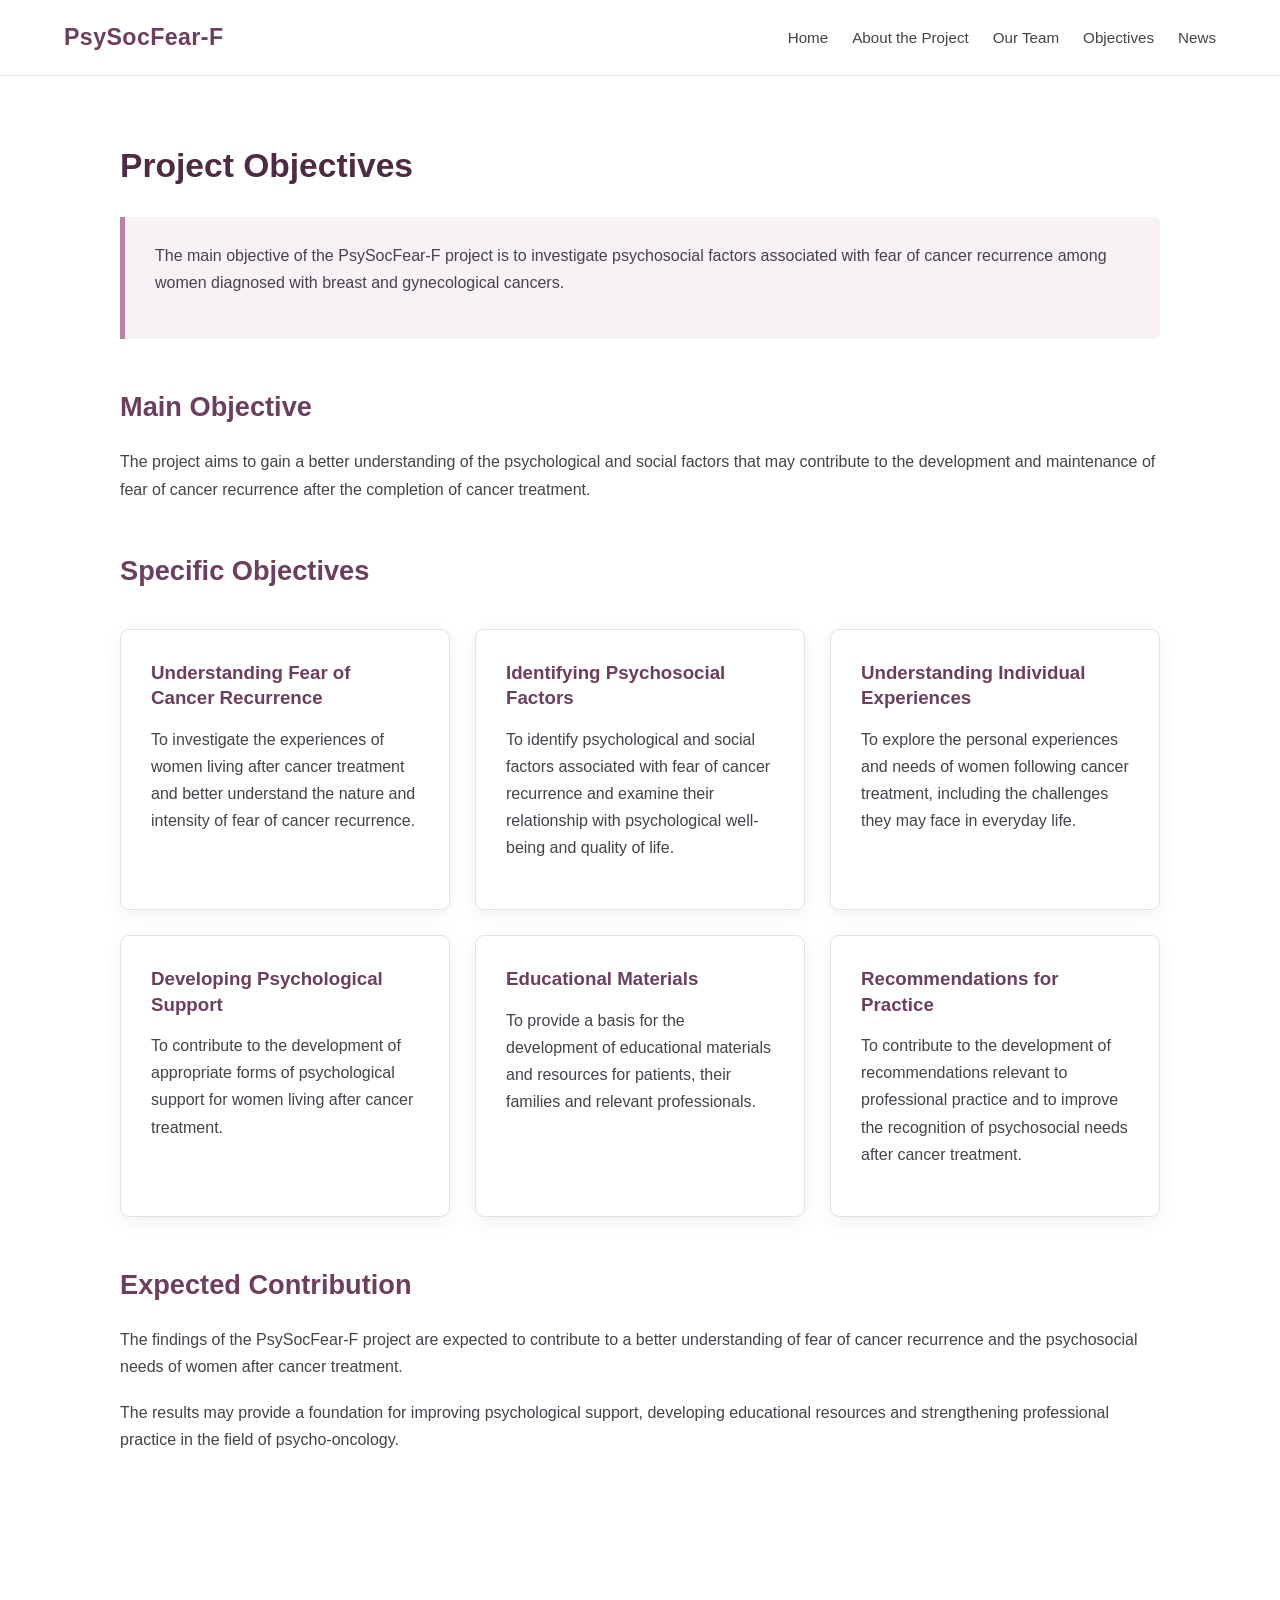
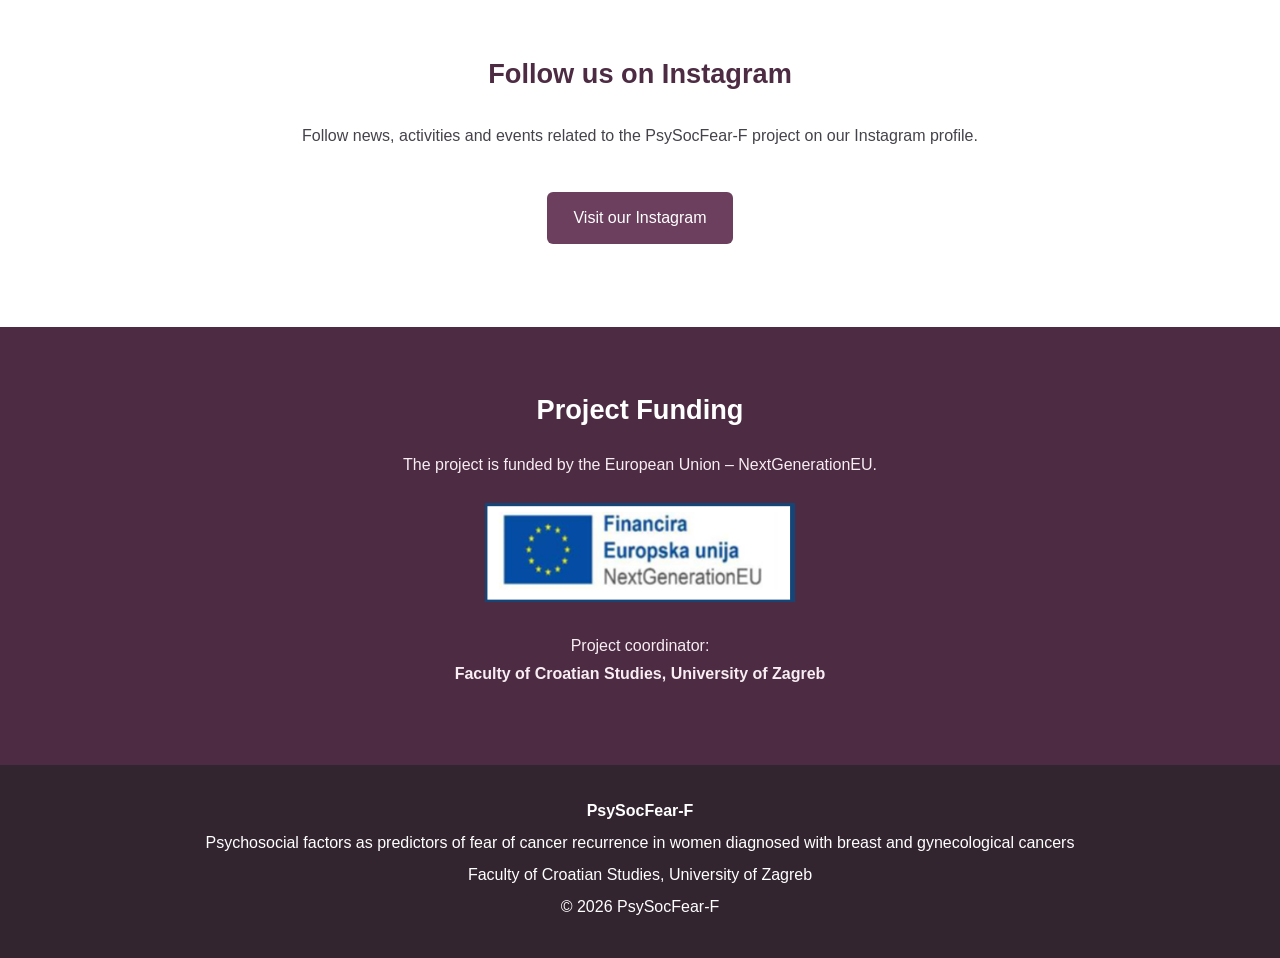
==== ciljevi-en.html @ a8921435 "Create ciljevi-en.html" ====
<!DOCTYPE html>
<html lang="en">

<head>

    <meta charset="UTF-8">

    <meta name="viewport" content="width=device-width, initial-scale=1.0">

    <title>Objectives | PsySocFear-F</title>

    <link rel="stylesheet" href="style.css">

</head>


<body>


<header>

    <nav>

        <div class="logo">
            PsySocFear-F
        </div>

        <ul>

            <li>
                <a href="index-en.html">Home</a>
            </li>

            <li>
                <a href="o-projektu-en.html">About the Project</a>
            </li>

            <li>
                <a href="tim-en.html">Our Team</a>
            </li>

            <li>
                <a href="ciljevi-en.html">Objectives</a>
            </li>

            <li>
                <a href="obavijesti-en.html">News</a>
            </li>

        </ul>

    </nav>

</header>



<main>

    <h1>
        Project Objectives
    </h1>


    <div class="highlight">

        <p>
            The main objective of the PsySocFear-F project is to investigate
            psychosocial factors associated with fear of cancer recurrence
            among women diagnosed with breast and gynecological cancers.
        </p>

    </div>



    <h2>
        Main Objective
    </h2>


    <p>
        The project aims to gain a better understanding of the psychological
        and social factors that may contribute to the development and
        maintenance of fear of cancer recurrence after the completion of
        cancer treatment.
    </p>



    <h2>
        Specific Objectives
    </h2>


    <div class="cards">


        <div class="card">

            <h3>
                Understanding Fear of Cancer Recurrence
            </h3>

            <p>
                To investigate the experiences of women living after cancer
                treatment and better understand the nature and intensity
                of fear of cancer recurrence.
            </p>

        </div>



        <div class="card">

            <h3>
                Identifying Psychosocial Factors
            </h3>

            <p>
                To identify psychological and social factors associated
                with fear of cancer recurrence and examine their
                relationship with psychological well-being and quality
                of life.
            </p>

        </div>



        <div class="card">

            <h3>
                Understanding Individual Experiences
            </h3>

            <p>
                To explore the personal experiences and needs of women
                following cancer treatment, including the challenges
                they may face in everyday life.
            </p>

        </div>



        <div class="card">

            <h3>
                Developing Psychological Support
            </h3>

            <p>
                To contribute to the development of appropriate forms
                of psychological support for women living after cancer
                treatment.
            </p>

        </div>



        <div class="card">

            <h3>
                Educational Materials
            </h3>

            <p>
                To provide a basis for the development of educational
                materials and resources for patients, their families
                and relevant professionals.
            </p>

        </div>



        <div class="card">

            <h3>
                Recommendations for Practice
            </h3>

            <p>
                To contribute to the development of recommendations
                relevant to professional practice and to improve the
                recognition of psychosocial needs after cancer treatment.
            </p>

        </div>


    </div>



    <h2>
        Expected Contribution
    </h2>


    <p>
        The findings of the PsySocFear-F project are expected to contribute
        to a better understanding of fear of cancer recurrence and the
        psychosocial needs of women after cancer treatment.
    </p>


    <p>
        The results may provide a foundation for improving psychological
        support, developing educational resources and strengthening
        professional practice in the field of psycho-oncology.
    </p>


</main>



<!-- INSTAGRAM -->

<section class="intro">

    <div class="section-content">

        <h2 class="section-title">
            Follow us on Instagram
        </h2>


        <p style="text-align: center;">

            Follow news, activities and events related to the
            PsySocFear-F project on our Instagram profile.

        </p>


        <p style="text-align: center;">

            <a
                href="https://www.instagram.com/psysocfearf?stkn=bzhvOGE1ODZjZW4w"
                target="_blank"
                rel="noopener noreferrer"
                class="button"
            >
                Visit our Instagram
            </a>

        </p>

    </div>

</section>



<!-- FUNDING -->

<section class="funding">

    <div class="section-content">

        <h2>
            Project Funding
        </h2>


        <p>
            The project is funded by the European Union –
            NextGenerationEU.
        </p>


        <div class="funding-logos">

            <img
                src="eu-logo.png"
                alt="Funded by the European Union - NextGenerationEU"
            >

        </div>


        <p style="margin-top: 30px;">

            Project coordinator:<br>

            <strong>
                Faculty of Croatian Studies, University of Zagreb
            </strong>

        </p>

    </div>

</section>



<!-- FOOTER -->

<footer>

    <p>
        <strong>PsySocFear-F</strong>
    </p>


    <p>
        Psychosocial factors as predictors of fear of cancer recurrence
        in women diagnosed with breast and gynecological cancers
    </p>


    <p>
        Faculty of Croatian Studies, University of Zagreb
    </p>


    <p>
        © 2026 PsySocFear-F
    </p>

</footer>


</body>

</html>
---- style.css ----
* {
    box-sizing: border-box;
    margin: 0;
    padding: 0;
}

:root {
    --primary: #6b3f5d;
    --primary-dark: #4d2c43;
    --secondary: #b9829f;
    --accent: #d8a9bd;
    --light: #f8f2f6;
    --lighter: #fcf9fb;
    --text: #45424a;
    --muted: #716c74;
    --white: #ffffff;
    --border: #eadfe6;
}

body {
    font-family: Arial, Helvetica, sans-serif;
    color: var(--text);
    background: var(--white);
    line-height: 1.7;
}

/* NAVIGACIJA */

header {
    background: var(--white);
    border-bottom: 1px solid var(--border);
    padding: 18px 5%;
}

nav {
    max-width: 1200px;
    margin: auto;
    display: flex;
    align-items: center;
    justify-content: space-between;
    gap: 30px;
}

.logo {
    color: var(--primary);
    font-size: 1.45rem;
    font-weight: 700;
    letter-spacing: 0.4px;
}

nav ul {
    list-style: none;
    display: flex;
    gap: 24px;
    flex-wrap: wrap;
}

nav a {
    color: var(--text);
    text-decoration: none;
    font-size: 0.95rem;
    transition: color 0.2s ease;
}

nav a:hover {
    color: var(--primary);
}

/* GLAVNI SADRŽAJ */

main {
    max-width: 1100px;
    margin: 0 auto;
    padding: 70px 30px;
}

h1 {
    color: var(--primary-dark);
    font-size: 2.7rem;
    line-height: 1.2;
    margin-bottom: 30px;
}

h2 {
    color: var(--primary);
    font-size: 1.7rem;
    margin-top: 45px;
    margin-bottom: 18px;
}

h3 {
    color: var(--primary-dark);
    line-height: 1.35;
}

p {
    margin-bottom: 18px;
}

/* POČETNA */

.hero {
    background:
        linear-gradient(
            135deg,
            var(--light) 0%,
            var(--lighter) 55%,
            #ffffff 100%
        );
    padding: 85px 30px;
    text-align: center;
}

.hero-content {
    max-width: 1000px;
    margin: auto;
}

.project-logo {
    display: block;
    width: 280px;
    max-width: 75%;
    height: auto;
    margin: 0 auto 35px auto;
}

.hero h1 {
    max-width: 950px;
    margin: 0 auto 25px auto;
    color: var(--primary-dark);
    font-size: 2.65rem;
}

.hero p {
    max-width: 850px;
    margin: 0 auto;
    font-size: 1.12rem;
    color: var(--muted);
}

/* GUMBI */

.button {
    display: inline-block;
    margin-top: 25px;
    padding: 12px 26px;
    background: var(--primary);
    color: white;
    text-decoration: none;
    border-radius: 6px;
    transition: all 0.2s ease;
}

.button:hover {
    background: var(--primary-dark);
    transform: translateY(-1px);
}

/* SEKCIJE */

.intro {
    background: white;
    padding: 65px 30px;
}

.section-content {
    max-width: 1100px;
    margin: auto;
}

.section-title {
    color: var(--primary-dark);
    text-align: center;
    margin-bottom: 25px;
}

.intro p {
    max-width: 850px;
    margin-left: auto;
    margin-right: auto;
}

.highlight {
    background: var(--light);
    border-left: 5px solid var(--secondary);
    padding: 25px 30px;
    margin: 30px 0;
    border-radius: 0 6px 6px 0;
}

/* KARTICE */

.cards {
    display: grid;
    grid-template-columns: repeat(3, 1fr);
    gap: 25px;
    margin-top: 35px;
}

.card {
    background: var(--white);
    padding: 30px;
    border: 1px solid var(--border);
    border-radius: 9px;
    box-shadow: 0 5px 18px rgba(75, 50, 65, 0.07);
}

.card h3 {
    color: var(--primary);
    margin-bottom: 15px;
}

/* INFORMACIJE O PROJEKTU */

.project-info {
    background: var(--light);
    padding: 55px 30px;
}

.project-info-grid {
    max-width: 950px;
    margin: 30px auto 0 auto;
    display: grid;
    grid-template-columns: repeat(2, 1fr);
    gap: 20px;
}

.info-box {
    background: white;
    border: 1px solid var(--border);
    padding: 24px;
    border-radius: 8px;
}

.info-box strong {
    display: block;
    color: var(--primary);
    margin-bottom: 7px;
}

/* FINANCIRANJE */

.funding {
    background: var(--primary-dark);
    color: white;
    padding: 60px 30px;
    text-align: center;
}

.funding h2 {
    color: white;
    margin-top: 0;
}

.funding p {
    color: #f7edf3;
}

.funding-logos {
    display: flex;
    justify-content: center;
    align-items: center;
    margin-top: 25px;
}

.funding-logos img {
    width: 310px;
    max-width: 90%;
    height: auto;
}

/* PODNOŽJE */

footer {
    background: #33252f;
    color: white;
    text-align: center;
    padding: 32px 20px;
}

footer p {
    margin-bottom: 5px;
}

/* MOBITEL */

@media (max-width: 800px) {

    header {
        padding: 18px 25px;
    }

    nav {
        flex-direction: column;
        align-items: center;
    }

    nav ul {
        justify-content: center;
        gap: 14px;
    }

    main {
        padding: 50px 22px;
    }

    .hero {
        padding: 55px 22px;
    }

    .hero h1 {
        font-size: 2rem;
    }

    .project-logo {
        width: 220px;
    }

    .cards {
        grid-template-columns: 1fr;
    }

    .project-info-grid {
        grid-template-columns: 1fr;
    }

    h1 {
        font-size: 2.1rem;
    }
}
    h1 {
        font-size: 2.1rem;
    }
}
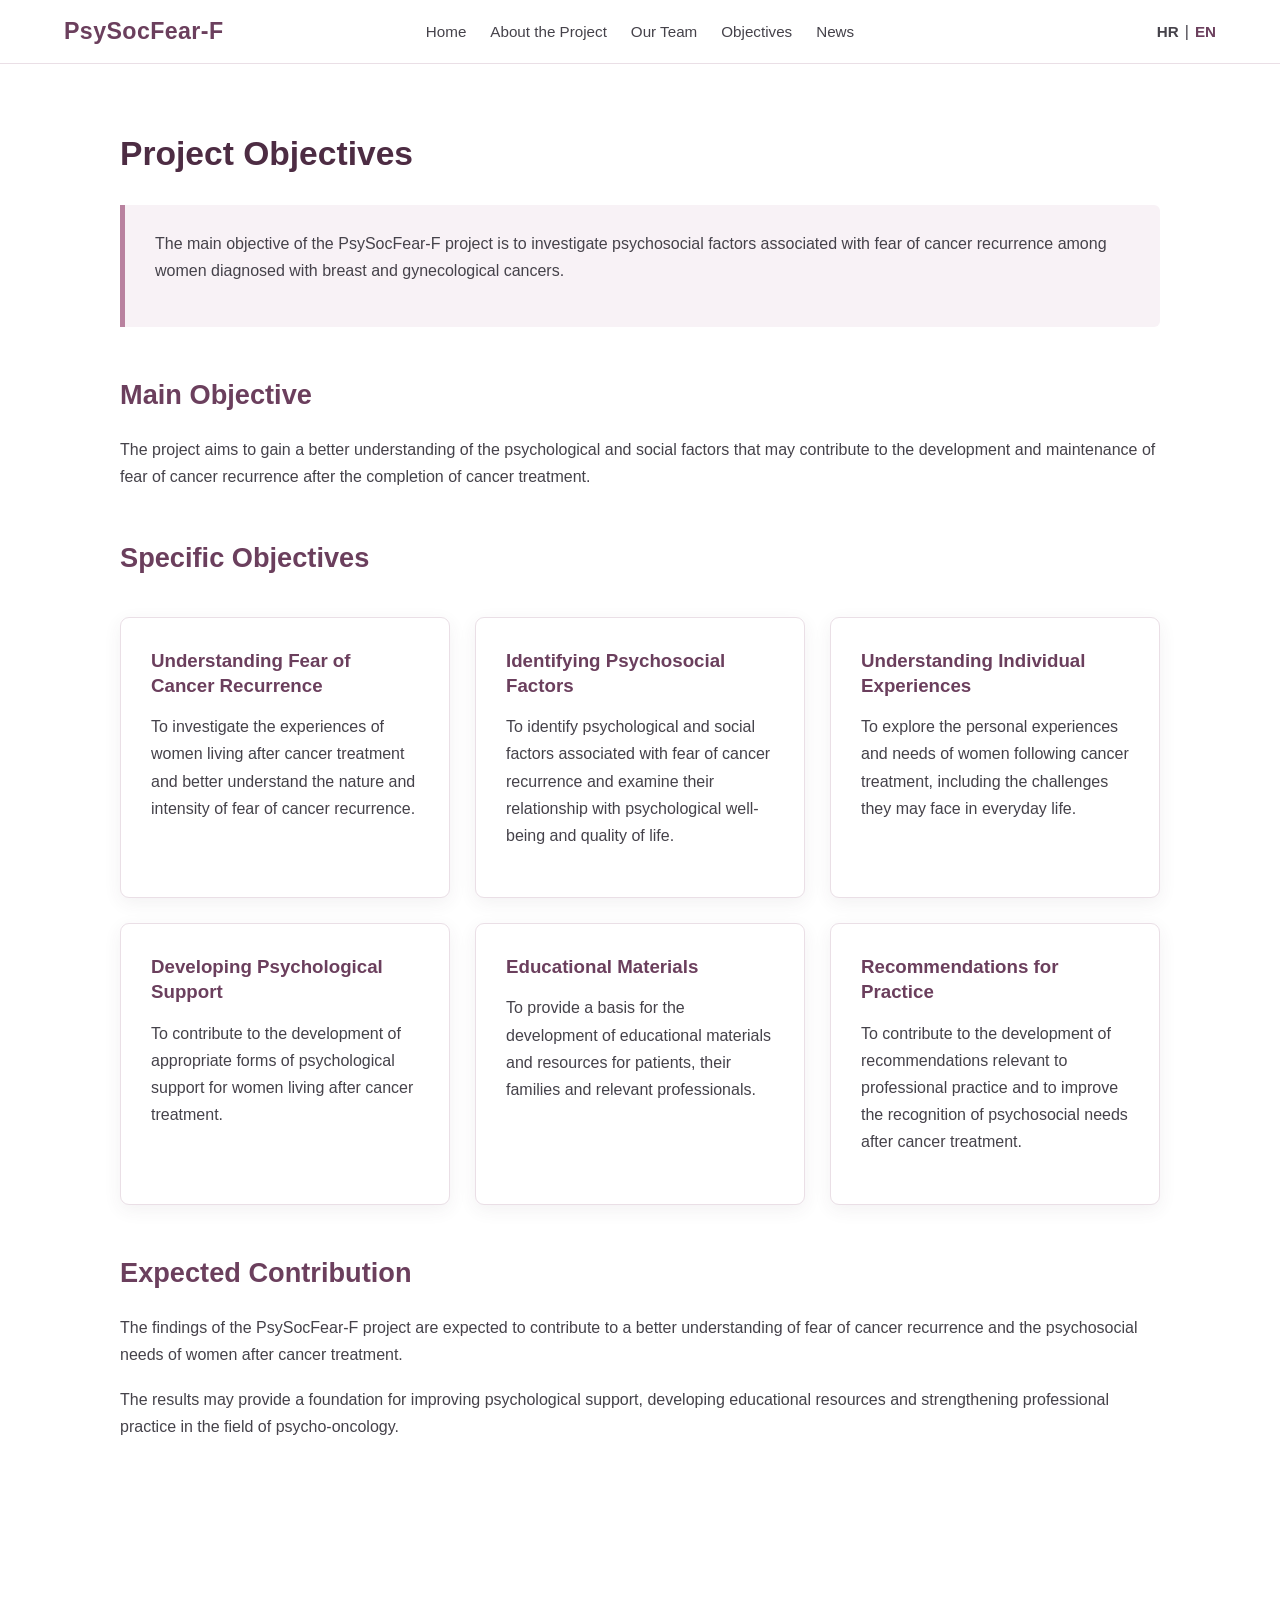
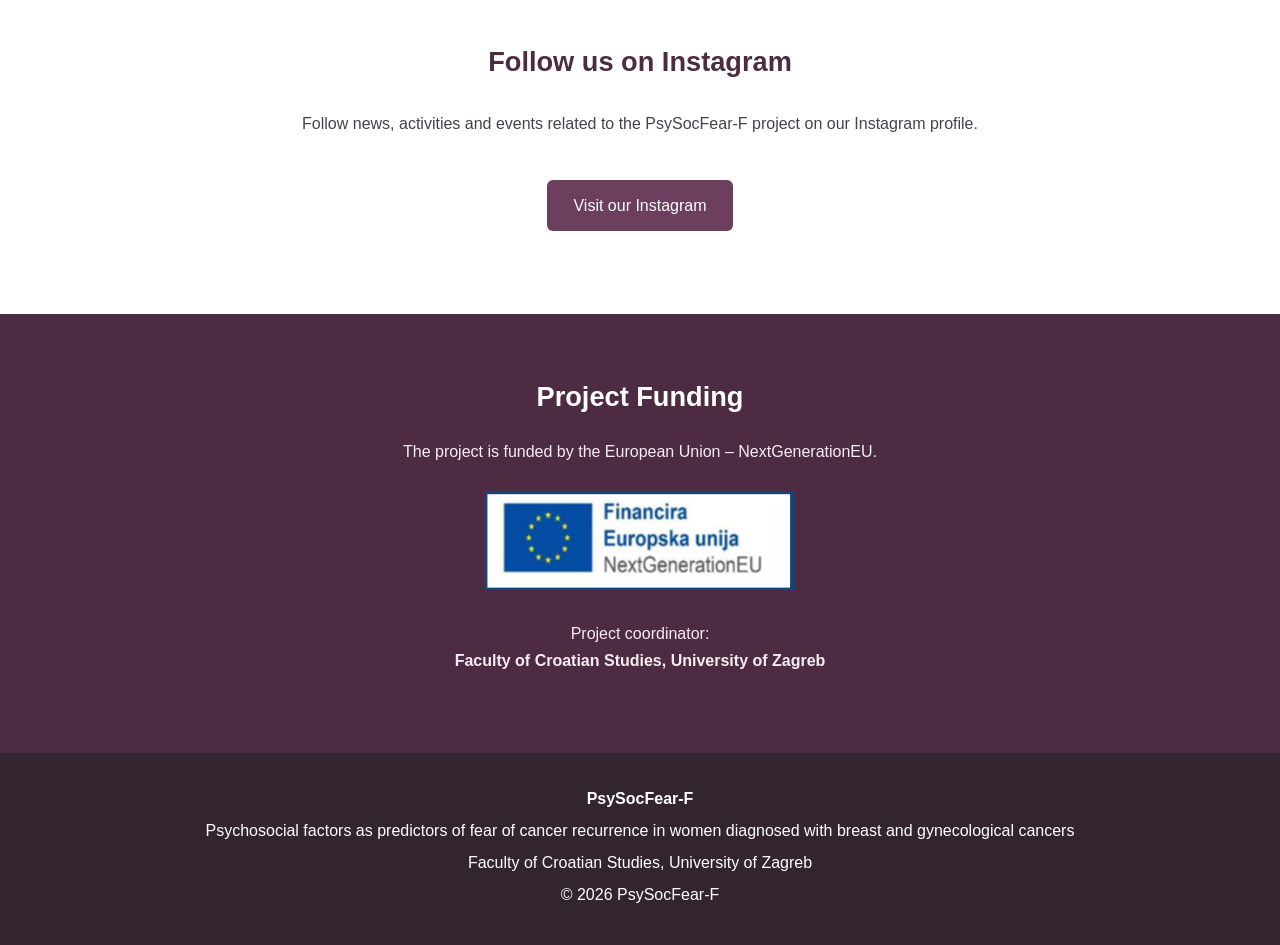
==== commit dbc0b4ae: "Update ciljevi-en.html" ====
--- a/ciljevi-en.html
+++ b/ciljevi-en.html
@@ -1,332 +1,455 @@
 <!DOCTYPE html>
+
 <html lang="en">
 
 <head>
 
-    <meta charset="UTF-8">
-
-    <meta name="viewport" content="width=device-width, initial-scale=1.0">
-
-    <title>Objectives | PsySocFear-F</title>
-
-    <link rel="stylesheet" href="style.css">
+
+<meta charset="UTF-8">
+
+<meta name="viewport" content="width=device-width, initial-scale=1.0">
+
+<title>Objectives | PsySocFear-F</title>
+
+<link rel="stylesheet" href="style.css">
+
+
+<style>
+
+    /* HEADER - ENGLISH OBJECTIVES PAGE */
+
+    header {
+        background: var(--white);
+        border-bottom: 1px solid var(--border);
+        padding: 18px 5%;
+    }
+
+    header nav {
+        max-width: 1200px;
+        margin: auto;
+        display: flex;
+        align-items: center;
+        justify-content: center;
+        position: relative;
+    }
+
+    header .logo {
+        position: absolute;
+        left: 0;
+        color: var(--primary);
+        font-size: 1.45rem;
+        font-weight: 700;
+        letter-spacing: 0.4px;
+    }
+
+    header nav ul {
+        list-style: none;
+        display: flex;
+        justify-content: center;
+        align-items: center;
+        gap: 24px;
+        flex-wrap: wrap;
+        margin: 0;
+        padding: 0;
+    }
+
+    header nav a {
+        color: var(--text);
+        text-decoration: none;
+        font-size: 0.95rem;
+    }
+
+    header nav a:hover {
+        color: var(--primary);
+    }
+
+    .language-switcher {
+        position: absolute;
+        right: 5%;
+        top: 18px;
+        display: flex;
+        align-items: center;
+        gap: 6px;
+        white-space: nowrap;
+    }
+
+    .language-switcher a {
+        color: var(--text);
+        text-decoration: none;
+        font-size: 0.95rem;
+    }
+
+    .language-switcher a:hover {
+        color: var(--primary);
+    }
+
+    .language-switcher a.current {
+        color: var(--primary);
+        font-weight: 700;
+    }
+
+
+    @media (max-width: 800px) {
+
+        header {
+            padding: 18px 25px;
+        }
+
+        header nav {
+            flex-direction: column;
+            gap: 15px;
+        }
+
+        header .logo {
+            position: static;
+        }
+
+        header nav ul {
+            justify-content: center;
+            gap: 14px;
+        }
+
+        .language-switcher {
+            position: static;
+            justify-content: center;
+            margin-top: 12px;
+        }
+
+    }
+
+</style>
+
 
 </head>
 
-
 <body>
 
-
 <header>
 
-    <nav>
-
-        <div class="logo">
-            PsySocFear-F
-        </div>
-
-        <ul>
-
-            <li>
-                <a href="index-en.html">Home</a>
-            </li>
-
-            <li>
-                <a href="o-projektu-en.html">About the Project</a>
-            </li>
-
-            <li>
-                <a href="tim-en.html">Our Team</a>
-            </li>
-
-            <li>
-                <a href="ciljevi-en.html">Objectives</a>
-            </li>
-
-            <li>
-                <a href="obavijesti-en.html">News</a>
-            </li>
-
-        </ul>
-
-    </nav>
+
+<nav>
+
+    <div class="logo">
+        PsySocFear-F
+    </div>
+
+
+    <ul>
+
+        <li>
+            <a href="index-en.html">Home</a>
+        </li>
+
+        <li>
+            <a href="o-projektu-en.html">About the Project</a>
+        </li>
+
+        <li>
+            <a href="tim-en.html">Our Team</a>
+        </li>
+
+        <li>
+            <a href="ciljevi-en.html">Objectives</a>
+        </li>
+
+        <li>
+            <a href="obavijesti-en.html">News</a>
+        </li>
+
+    </ul>
+
+</nav>
+
+
+<div class="language-switcher">
+
+    <a href="ciljevi.html">
+        <strong>HR</strong>
+    </a>
+
+    <span>|</span>
+
+    <a href="ciljevi-en.html" class="current">
+        <strong>EN</strong>
+    </a>
+
+</div>
+
 
 </header>
 
-
-
 <main>
 
-    <h1>
-        Project Objectives
-    </h1>
-
-
-    <div class="highlight">
-
-        <p>
-            The main objective of the PsySocFear-F project is to investigate
-            psychosocial factors associated with fear of cancer recurrence
-            among women diagnosed with breast and gynecological cancers.
-        </p>
-
-    </div>
-
-
+
+<h1>
+    Project Objectives
+</h1>
+
+
+<div class="highlight">
+
+    <p>
+        The main objective of the PsySocFear-F project is to investigate
+        psychosocial factors associated with fear of cancer recurrence
+        among women diagnosed with breast and gynecological cancers.
+    </p>
+
+</div>
+
+
+
+<h2>
+    Main Objective
+</h2>
+
+
+<p>
+    The project aims to gain a better understanding of the psychological
+    and social factors that may contribute to the development and
+    maintenance of fear of cancer recurrence after the completion of
+    cancer treatment.
+</p>
+
+
+
+<h2>
+    Specific Objectives
+</h2>
+
+
+<div class="cards">
+
+
+    <div class="card">
+
+        <h3>
+            Understanding Fear of Cancer Recurrence
+        </h3>
+
+        <p>
+            To investigate the experiences of women living after cancer
+            treatment and better understand the nature and intensity
+            of fear of cancer recurrence.
+        </p>
+
+    </div>
+
+
+
+    <div class="card">
+
+        <h3>
+            Identifying Psychosocial Factors
+        </h3>
+
+        <p>
+            To identify psychological and social factors associated
+            with fear of cancer recurrence and examine their
+            relationship with psychological well-being and quality
+            of life.
+        </p>
+
+    </div>
+
+
+
+    <div class="card">
+
+        <h3>
+            Understanding Individual Experiences
+        </h3>
+
+        <p>
+            To explore the personal experiences and needs of women
+            following cancer treatment, including the challenges
+            they may face in everyday life.
+        </p>
+
+    </div>
+
+
+
+    <div class="card">
+
+        <h3>
+            Developing Psychological Support
+        </h3>
+
+        <p>
+            To contribute to the development of appropriate forms
+            of psychological support for women living after cancer
+            treatment.
+        </p>
+
+    </div>
+
+
+
+    <div class="card">
+
+        <h3>
+            Educational Materials
+        </h3>
+
+        <p>
+            To provide a basis for the development of educational
+            materials and resources for patients, their families
+            and relevant professionals.
+        </p>
+
+    </div>
+
+
+
+    <div class="card">
+
+        <h3>
+            Recommendations for Practice
+        </h3>
+
+        <p>
+            To contribute to the development of recommendations
+            relevant to professional practice and to improve the
+            recognition of psychosocial needs after cancer treatment.
+        </p>
+
+    </div>
+
+
+</div>
+
+
+
+<h2>
+    Expected Contribution
+</h2>
+
+
+<p>
+    The findings of the PsySocFear-F project are expected to contribute
+    to a better understanding of fear of cancer recurrence and the
+    psychosocial needs of women after cancer treatment.
+</p>
+
+
+<p>
+    The results may provide a foundation for improving psychological
+    support, developing educational resources and strengthening
+    professional practice in the field of psycho-oncology.
+</p>
+
+
+</main>
+
+<!-- INSTAGRAM -->
+
+<section class="intro">
+
+
+<div class="section-content">
+
+    <h2 class="section-title">
+        Follow us on Instagram
+    </h2>
+
+
+    <p style="text-align: center;">
+
+        Follow news, activities and events related to the
+        PsySocFear-F project on our Instagram profile.
+
+    </p>
+
+
+    <p style="text-align: center;">
+
+        <a
+            href="https://www.instagram.com/psysocfearf?stkn=bzhvOGE1ODZjZW4w"
+            target="_blank"
+            rel="noopener noreferrer"
+            class="button"
+        >
+            Visit our Instagram
+        </a>
+
+    </p>
+
+</div>
+
+
+</section>
+
+<!-- FUNDING -->
+
+<section class="funding">
+
+
+<div class="section-content">
 
     <h2>
-        Main Objective
+        Project Funding
     </h2>
 
 
     <p>
-        The project aims to gain a better understanding of the psychological
-        and social factors that may contribute to the development and
-        maintenance of fear of cancer recurrence after the completion of
-        cancer treatment.
+        The project is funded by the European Union –
+        NextGenerationEU.
     </p>
 
 
-
-    <h2>
-        Specific Objectives
-    </h2>
-
-
-    <div class="cards">
-
-
-        <div class="card">
-
-            <h3>
-                Understanding Fear of Cancer Recurrence
-            </h3>
-
-            <p>
-                To investigate the experiences of women living after cancer
-                treatment and better understand the nature and intensity
-                of fear of cancer recurrence.
-            </p>
-
-        </div>
-
-
-
-        <div class="card">
-
-            <h3>
-                Identifying Psychosocial Factors
-            </h3>
-
-            <p>
-                To identify psychological and social factors associated
-                with fear of cancer recurrence and examine their
-                relationship with psychological well-being and quality
-                of life.
-            </p>
-
-        </div>
-
-
-
-        <div class="card">
-
-            <h3>
-                Understanding Individual Experiences
-            </h3>
-
-            <p>
-                To explore the personal experiences and needs of women
-                following cancer treatment, including the challenges
-                they may face in everyday life.
-            </p>
-
-        </div>
-
-
-
-        <div class="card">
-
-            <h3>
-                Developing Psychological Support
-            </h3>
-
-            <p>
-                To contribute to the development of appropriate forms
-                of psychological support for women living after cancer
-                treatment.
-            </p>
-
-        </div>
-
-
-
-        <div class="card">
-
-            <h3>
-                Educational Materials
-            </h3>
-
-            <p>
-                To provide a basis for the development of educational
-                materials and resources for patients, their families
-                and relevant professionals.
-            </p>
-
-        </div>
-
-
-
-        <div class="card">
-
-            <h3>
-                Recommendations for Practice
-            </h3>
-
-            <p>
-                To contribute to the development of recommendations
-                relevant to professional practice and to improve the
-                recognition of psychosocial needs after cancer treatment.
-            </p>
-
-        </div>
-
-
-    </div>
-
-
-
-    <h2>
-        Expected Contribution
-    </h2>
-
-
-    <p>
-        The findings of the PsySocFear-F project are expected to contribute
-        to a better understanding of fear of cancer recurrence and the
-        psychosocial needs of women after cancer treatment.
+    <div class="funding-logos">
+
+        <img
+            src="eu-logo.png"
+            alt="Funded by the European Union - NextGenerationEU"
+        >
+
+    </div>
+
+
+    <p style="margin-top: 30px;">
+
+        Project coordinator:<br>
+
+        <strong>
+            Faculty of Croatian Studies, University of Zagreb
+        </strong>
+
     </p>
 
-
-    <p>
-        The results may provide a foundation for improving psychological
-        support, developing educational resources and strengthening
-        professional practice in the field of psycho-oncology.
-    </p>
-
-
-</main>
-
-
-
-<!-- INSTAGRAM -->
-
-<section class="intro">
-
-    <div class="section-content">
-
-        <h2 class="section-title">
-            Follow us on Instagram
-        </h2>
-
-
-        <p style="text-align: center;">
-
-            Follow news, activities and events related to the
-            PsySocFear-F project on our Instagram profile.
-
-        </p>
-
-
-        <p style="text-align: center;">
-
-            <a
-                href="https://www.instagram.com/psysocfearf?stkn=bzhvOGE1ODZjZW4w"
-                target="_blank"
-                rel="noopener noreferrer"
-                class="button"
-            >
-                Visit our Instagram
-            </a>
-
-        </p>
-
-    </div>
+</div>
+
 
 </section>
 
-
-
-<!-- FUNDING -->
-
-<section class="funding">
-
-    <div class="section-content">
-
-        <h2>
-            Project Funding
-        </h2>
-
-
-        <p>
-            The project is funded by the European Union –
-            NextGenerationEU.
-        </p>
-
-
-        <div class="funding-logos">
-
-            <img
-                src="eu-logo.png"
-                alt="Funded by the European Union - NextGenerationEU"
-            >
-
-        </div>
-
-
-        <p style="margin-top: 30px;">
-
-            Project coordinator:<br>
-
-            <strong>
-                Faculty of Croatian Studies, University of Zagreb
-            </strong>
-
-        </p>
-
-    </div>
-
-</section>
-
-
-
 <!-- FOOTER -->
 
 <footer>
 
-    <p>
-        <strong>PsySocFear-F</strong>
-    </p>
-
-
-    <p>
-        Psychosocial factors as predictors of fear of cancer recurrence
-        in women diagnosed with breast and gynecological cancers
-    </p>
-
-
-    <p>
-        Faculty of Croatian Studies, University of Zagreb
-    </p>
-
-
-    <p>
-        © 2026 PsySocFear-F
-    </p>
+
+<p>
+    <strong>PsySocFear-F</strong>
+</p>
+
+
+<p>
+    Psychosocial factors as predictors of fear of cancer recurrence
+    in women diagnosed with breast and gynecological cancers
+</p>
+
+
+<p>
+    Faculty of Croatian Studies, University of Zagreb
+</p>
+
+
+<p>
+    © 2026 PsySocFear-F
+</p>
+
 
 </footer>
 
-
 </body>
 
 </html>
--- a/style.css
+++ b/style.css
@@ -332,3 +332,40 @@
         font-size: 2.1rem;
     }
 }
+/* JEZIK */
+
+.language-switch {
+    display: flex;
+    align-items: center;
+    gap: 8px;
+    margin-left: 10px;
+    white-space: nowrap;
+}
+
+.language-switch a {
+    color: var(--text);
+    text-decoration: none;
+    font-size: 0.85rem;
+    font-weight: 700;
+}
+
+.language-switch a:hover {
+    color: var(--primary);
+}
+
+.language-switch .active {
+    color: var(--primary);
+}
+
+.language-divider {
+    color: var(--border);
+}
+
+@media (max-width: 800px) {
+
+    .language-switch {
+        margin-left: 0;
+        margin-top: 5px;
+    }
+
+}
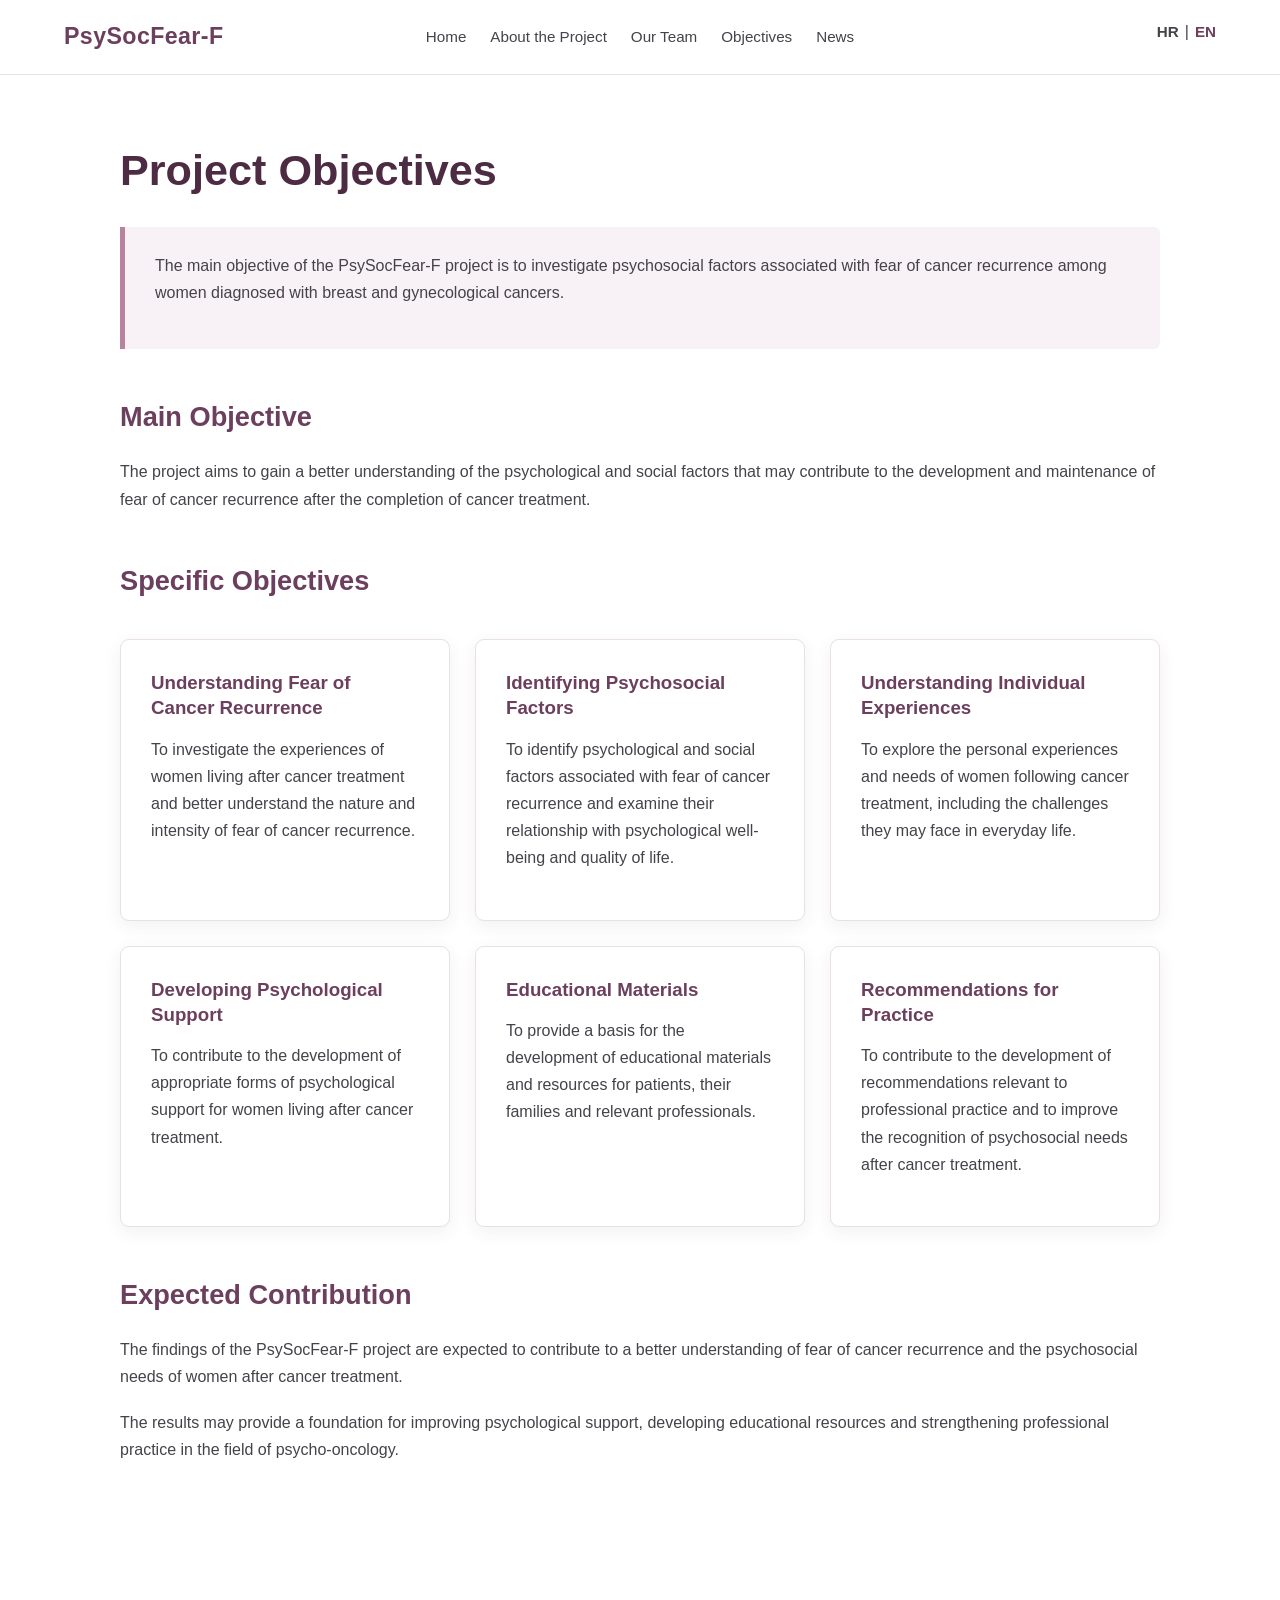
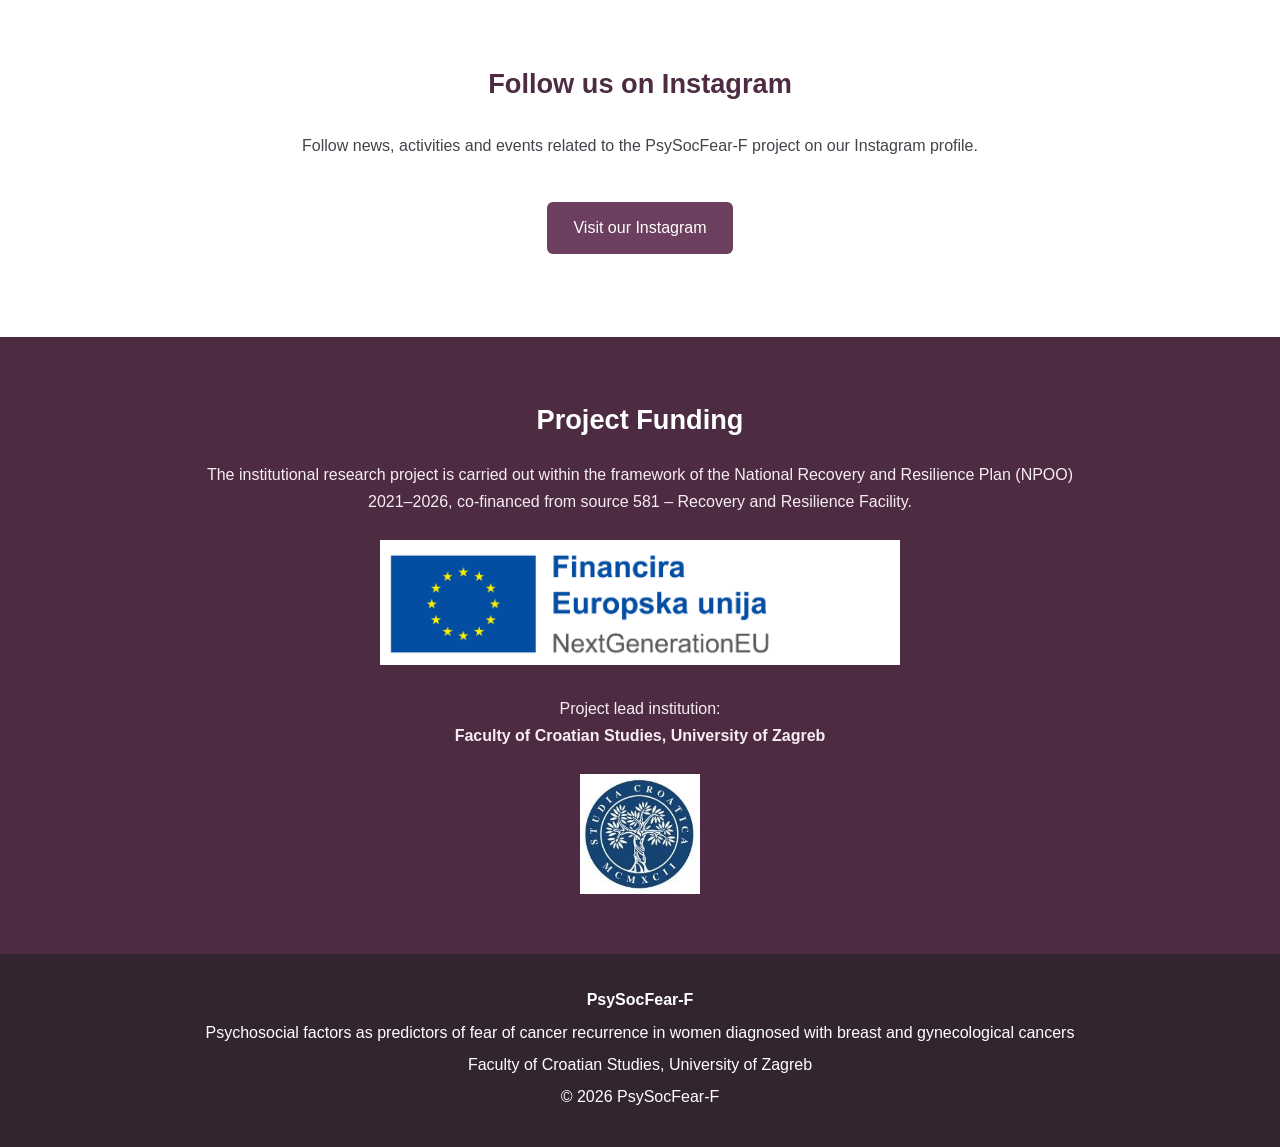
==== commit 5ad6aa98: "Update ciljevi-en.html" ====
--- a/ciljevi-en.html
+++ b/ciljevi-en.html
@@ -341,6 +341,8 @@
 
 </main>
 
+
+
 <!-- INSTAGRAM -->
 
 <section class="intro">
@@ -379,6 +381,8 @@
 
 </section>
 
+
+
 <!-- FUNDING -->
 
 <section class="funding">
@@ -392,16 +396,18 @@
 
 
     <p>
-        The project is funded by the European Union –
-        NextGenerationEU.
+        The institutional research project is carried out within the
+        framework of the National Recovery and Resilience Plan (NPOO)
+        2021–2026, co-financed from source 581 – Recovery and Resilience
+        Facility.
     </p>
 
 
     <div class="funding-logos">
 
         <img
-            src="eu-logo.png"
-            alt="Funded by the European Union - NextGenerationEU"
+            src="HR Financira Europska unija_POS.jpg"
+            alt="Funded by the European Union"
         >
 
     </div>
@@ -409,7 +415,7 @@
 
     <p style="margin-top: 30px;">
 
-        Project coordinator:<br>
+        Project lead institution:<br>
 
         <strong>
             Faculty of Croatian Studies, University of Zagreb
@@ -417,10 +423,22 @@
 
     </p>
 
+
+    <div class="institution-logo">
+
+        <img
+            src="logo fhs.jpg"
+            alt="Faculty of Croatian Studies, University of Zagreb"
+        >
+
+    </div>
+
 </div>
 
 
 </section>
+
+
 
 <!-- FOOTER -->
 
--- a/style.css
+++ b/style.css
@@ -1,371 +1,588 @@
+
 * {
-    box-sizing: border-box;
+  box-sizing: border-box;
+  margin: 0;
+  padding: 0;
+}
+
+:root {
+  --primary: #6b3f5d;
+  --primary-dark: #4d2c43;
+  --secondary: #b9829f;
+  --accent: #d8a9bd;
+  --light: #f8f2f6;
+  --lighter: #fcf9fb;
+  --text: #45424a;
+  --muted: #716c74;
+  --white: #ffffff;
+  --border: #eadfe6;
+}
+
+body {
+  font-family: Arial, Helvetica, sans-serif;
+  color: var(--text);
+  background: var(--white);
+  line-height: 1.7;
+}
+
+/* =========================
+NAVIGACIJA
+========================= */
+
+header {
+  background: var(--white);
+  border-bottom: 1px solid var(--border);
+  padding: 18px 5%;
+}
+
+nav {
+  max-width: 1200px;
+  margin: 0 auto;
+  min-height: 38px;
+
+  display: flex;
+  align-items: center;
+  justify-content: center;
+
+  position: relative;
+}
+
+/* LOGO */
+
+.logo {
+  position: absolute;
+  left: 0;
+  top: 50%;
+  transform: translateY(-50%);
+
+  color: var(--primary);
+  font-size: 1.45rem;
+  font-weight: 700;
+  letter-spacing: 0.4px;
+}
+
+/* GLAVNI IZBORNIK */
+
+nav ul {
+  list-style: none;
+
+  display: flex;
+  align-items: center;
+  justify-content: center;
+
+  gap: 24px;
+  flex-wrap: wrap;
+
+  margin: 0;
+  padding: 0;
+}
+
+nav ul li {
+  margin: 0;
+  padding: 0;
+}
+
+nav ul li a {
+  color: var(--text);
+  text-decoration: none;
+
+  font-family: Arial, Helvetica, sans-serif;
+  font-size: 0.95rem;
+  font-weight: 400;
+
+  transition: color 0.2s ease;
+}
+
+nav ul li a:hover {
+  color: var(--primary);
+}
+
+/* =========================
+HR / EN
+========================= */
+
+.language-switch {
+  position: absolute;
+
+  right: 0;
+  top: 50%;
+
+  transform: translateY(-50%);
+
+  display: flex;
+  align-items: center;
+
+  gap: 8px;
+
+  margin: 0;
+  padding: 0;
+
+  white-space: nowrap;
+}
+
+.language-switch a {
+  color: var(--text);
+
+  text-decoration: none;
+
+  font-family: Arial, Helvetica, sans-serif;
+  font-size: 0.85rem;
+  font-weight: 700;
+
+  line-height: 1;
+
+  transition: color 0.2s ease;
+}
+
+.language-switch a:hover {
+  color: var(--primary);
+}
+
+.language-switch .active {
+  color: var(--primary);
+}
+
+.language-divider {
+  color: var(--border);
+
+  font-family: Arial, Helvetica, sans-serif;
+  font-size: 0.85rem;
+}
+
+/* =========================
+GLAVNI SADRŽAJ
+========================= */
+
+main {
+  max-width: 1100px;
+  margin: 0 auto;
+  padding: 70px 30px;
+}
+
+h1 {
+  color: var(--primary-dark);
+
+  font-size: 2.7rem;
+  line-height: 1.2;
+
+  margin-bottom: 30px;
+}
+
+h2 {
+  color: var(--primary);
+
+  font-size: 1.7rem;
+
+  margin-top: 45px;
+  margin-bottom: 18px;
+}
+
+h3 {
+  color: var(--primary-dark);
+  line-height: 1.35;
+}
+
+p {
+  margin-bottom: 18px;
+}
+
+/* =========================
+POČETNA
+========================= */
+
+.hero {
+  background:
+    linear-gradient(
+      135deg,
+      var(--light) 0%,
+      var(--lighter) 55%,
+      #ffffff 100%
+    );
+
+  padding: 85px 30px;
+
+  text-align: center;
+}
+
+.hero-content {
+  max-width: 1000px;
+  margin: auto;
+}
+
+.project-logo {
+  display: block;
+
+  width: 280px;
+  max-width: 75%;
+
+  height: auto;
+
+  margin: 0 auto 35px auto;
+}
+
+.hero h1 {
+  max-width: 950px;
+
+  margin: 0 auto 25px auto;
+
+  color: var(--primary-dark);
+
+  font-size: 2.65rem;
+}
+
+.hero p {
+  max-width: 850px;
+
+  margin: 0 auto;
+
+  font-size: 1.12rem;
+
+  color: var(--muted);
+}
+
+/* =========================
+GUMBI
+========================= */
+
+.button {
+  display: inline-block;
+
+  margin-top: 25px;
+
+  padding: 12px 26px;
+
+  background: var(--primary);
+  color: white;
+
+  text-decoration: none;
+
+  border-radius: 6px;
+
+  transition: all 0.2s ease;
+}
+
+.button:hover {
+  background: var(--primary-dark);
+
+  transform: translateY(-1px);
+}
+
+/* =========================
+SEKCIJE
+========================= */
+
+.intro {
+  background: white;
+
+  padding: 65px 30px;
+}
+
+.section-content {
+  max-width: 1100px;
+
+  margin: auto;
+}
+
+.section-title {
+  color: var(--primary-dark);
+
+  text-align: center;
+
+  margin-bottom: 25px;
+}
+
+.intro p {
+  max-width: 850px;
+
+  margin-left: auto;
+  margin-right: auto;
+}
+
+.highlight {
+  background: var(--light);
+
+  border-left: 5px solid var(--secondary);
+
+  padding: 25px 30px;
+
+  margin: 30px 0;
+
+  border-radius: 0 6px 6px 0;
+}
+
+/* =========================
+KARTICE
+========================= */
+
+.cards {
+  display: grid;
+
+  grid-template-columns: repeat(3, 1fr);
+
+  gap: 25px;
+
+  margin-top: 35px;
+}
+
+.card {
+  background: var(--white);
+
+  padding: 30px;
+
+  border: 1px solid var(--border);
+
+  border-radius: 9px;
+
+  box-shadow:
+    0 5px 18px rgba(75, 50, 65, 0.07);
+}
+
+.card h3 {
+  color: var(--primary);
+
+  margin-bottom: 15px;
+}
+
+/* =========================
+INFORMACIJE O PROJEKTU
+========================= */
+
+.project-info {
+  background: var(--light);
+
+  padding: 55px 30px;
+}
+
+.project-info-grid {
+  max-width: 950px;
+
+  margin: 30px auto 0 auto;
+
+  display: grid;
+
+  grid-template-columns: repeat(2, 1fr);
+
+  gap: 20px;
+}
+
+.info-box {
+  background: white;
+
+  border: 1px solid var(--border);
+
+  padding: 24px;
+
+  border-radius: 8px;
+}
+
+.info-box strong {
+  display: block;
+
+  color: var(--primary);
+
+  margin-bottom: 7px;
+}
+
+/* =========================
+FINANCIRANJE
+========================= */
+
+.funding {
+  background: var(--primary-dark);
+
+  color: white;
+
+  padding: 60px 30px;
+
+  text-align: center;
+}
+
+.funding h2 {
+  color: white;
+
+  margin-top: 0;
+}
+
+.funding p {
+  color: #f7edf3;
+
+  max-width: 900px;
+
+  margin-left: auto;
+  margin-right: auto;
+
+  overflow-wrap: break-word;
+  word-wrap: break-word;
+}
+
+.funding-logos {
+  display: flex;
+
+  justify-content: center;
+  align-items: center;
+
+  margin-top: 25px;
+}
+
+/* EU LOGO */
+
+.funding-logos img {
+  width: 520px;
+
+  max-width: 95%;
+
+  height: auto;
+}
+
+/* LOGO FAKULTETA */
+
+.institution-logo {
+  margin-top: 25px;
+
+  display: flex;
+
+  justify-content: center;
+
+  align-items: center;
+}
+
+.institution-logo img {
+  width: 120px;
+
+  max-width: 50%;
+
+  height: auto;
+}
+
+/* =========================
+PODNOŽJE
+========================= */
+
+footer {
+  background: #33252f;
+
+  color: white;
+
+  text-align: center;
+
+  padding: 32px 20px;
+
+  width: 100%;
+
+  overflow: hidden;
+}
+
+footer p {
+  margin: 0 auto 5px auto;
+
+  max-width: 900px;
+
+  overflow-wrap: anywhere;
+
+  word-wrap: break-word;
+}
+
+/* =========================
+MOBITEL
+========================= */
+
+@media (max-width: 800px) {
+
+  header {
+    padding: 18px 25px;
+  }
+
+  nav {
+    flex-direction: column;
+
+    min-height: auto;
+
+    gap: 12px;
+
+    position: relative;
+  }
+
+  .logo {
+    position: static;
+
+    transform: none;
+  }
+
+  nav ul {
+    justify-content: center;
+
+    gap: 14px;
+  }
+
+  .language-switch {
+    position: static;
+
+    transform: none;
+
     margin: 0;
-    padding: 0;
-}
-
-:root {
-    --primary: #6b3f5d;
-    --primary-dark: #4d2c43;
-    --secondary: #b9829f;
-    --accent: #d8a9bd;
-    --light: #f8f2f6;
-    --lighter: #fcf9fb;
-    --text: #45424a;
-    --muted: #716c74;
-    --white: #ffffff;
-    --border: #eadfe6;
-}
-
-body {
-    font-family: Arial, Helvetica, sans-serif;
-    color: var(--text);
-    background: var(--white);
-    line-height: 1.7;
-}
-
-/* NAVIGACIJA */
-
-header {
-    background: var(--white);
-    border-bottom: 1px solid var(--border);
-    padding: 18px 5%;
-}
-
-nav {
-    max-width: 1200px;
-    margin: auto;
-    display: flex;
-    align-items: center;
-    justify-content: space-between;
-    gap: 30px;
-}
-
-.logo {
-    color: var(--primary);
-    font-size: 1.45rem;
-    font-weight: 700;
-    letter-spacing: 0.4px;
-}
-
-nav ul {
-    list-style: none;
-    display: flex;
-    gap: 24px;
-    flex-wrap: wrap;
-}
-
-nav a {
-    color: var(--text);
-    text-decoration: none;
-    font-size: 0.95rem;
-    transition: color 0.2s ease;
-}
-
-nav a:hover {
-    color: var(--primary);
-}
-
-/* GLAVNI SADRŽAJ */
-
-main {
-    max-width: 1100px;
-    margin: 0 auto;
-    padding: 70px 30px;
-}
-
-h1 {
-    color: var(--primary-dark);
-    font-size: 2.7rem;
-    line-height: 1.2;
-    margin-bottom: 30px;
-}
-
-h2 {
-    color: var(--primary);
-    font-size: 1.7rem;
-    margin-top: 45px;
-    margin-bottom: 18px;
-}
-
-h3 {
-    color: var(--primary-dark);
-    line-height: 1.35;
-}
-
-p {
-    margin-bottom: 18px;
-}
-
-/* POČETNA */
-
-.hero {
-    background:
-        linear-gradient(
-            135deg,
-            var(--light) 0%,
-            var(--lighter) 55%,
-            #ffffff 100%
-        );
-    padding: 85px 30px;
-    text-align: center;
-}
-
-.hero-content {
-    max-width: 1000px;
-    margin: auto;
-}
-
-.project-logo {
-    display: block;
-    width: 280px;
-    max-width: 75%;
+
+    justify-content: center;
+  }
+
+  main {
+    padding: 50px 22px;
+  }
+
+  .hero {
+    padding: 55px 22px;
+  }
+
+  .hero h1 {
+    font-size: 2rem;
+  }
+
+  .project-logo {
+    width: 220px;
+  }
+
+  .cards {
+    grid-template-columns: 1fr;
+  }
+
+  .project-info-grid {
+    grid-template-columns: 1fr;
+  }
+
+  h1 {
+    font-size: 2.1rem;
+  }
+
+  /* EU LOGO NA MOBITELU */
+
+  .funding-logos img {
+    width: 520px;
+
+    max-width: 95%;
+  }
+
+  /* LOGO FAKULTETA NA MOBITELU */
+
+  .institution-logo img {
+    width: 110px;
+
+    max-width: 50%;
+
     height: auto;
-    margin: 0 auto 35px auto;
-}
-
-.hero h1 {
-    max-width: 950px;
-    margin: 0 auto 25px auto;
-    color: var(--primary-dark);
-    font-size: 2.65rem;
-}
-
-.hero p {
-    max-width: 850px;
-    margin: 0 auto;
-    font-size: 1.12rem;
-    color: var(--muted);
-}
-
-/* GUMBI */
-
-.button {
-    display: inline-block;
-    margin-top: 25px;
-    padding: 12px 26px;
-    background: var(--primary);
-    color: white;
-    text-decoration: none;
-    border-radius: 6px;
-    transition: all 0.2s ease;
-}
-
-.button:hover {
-    background: var(--primary-dark);
-    transform: translateY(-1px);
-}
-
-/* SEKCIJE */
-
-.intro {
-    background: white;
-    padding: 65px 30px;
-}
-
-.section-content {
-    max-width: 1100px;
-    margin: auto;
-}
-
-.section-title {
-    color: var(--primary-dark);
-    text-align: center;
-    margin-bottom: 25px;
-}
-
-.intro p {
-    max-width: 850px;
-    margin-left: auto;
-    margin-right: auto;
-}
-
-.highlight {
-    background: var(--light);
-    border-left: 5px solid var(--secondary);
-    padding: 25px 30px;
-    margin: 30px 0;
-    border-radius: 0 6px 6px 0;
-}
-
-/* KARTICE */
-
-.cards {
-    display: grid;
-    grid-template-columns: repeat(3, 1fr);
-    gap: 25px;
-    margin-top: 35px;
-}
-
-.card {
-    background: var(--white);
-    padding: 30px;
-    border: 1px solid var(--border);
-    border-radius: 9px;
-    box-shadow: 0 5px 18px rgba(75, 50, 65, 0.07);
-}
-
-.card h3 {
-    color: var(--primary);
-    margin-bottom: 15px;
-}
-
-/* INFORMACIJE O PROJEKTU */
-
-.project-info {
-    background: var(--light);
-    padding: 55px 30px;
-}
-
-.project-info-grid {
-    max-width: 950px;
-    margin: 30px auto 0 auto;
-    display: grid;
-    grid-template-columns: repeat(2, 1fr);
-    gap: 20px;
-}
-
-.info-box {
-    background: white;
-    border: 1px solid var(--border);
-    padding: 24px;
-    border-radius: 8px;
-}
-
-.info-box strong {
-    display: block;
-    color: var(--primary);
-    margin-bottom: 7px;
-}
-
-/* FINANCIRANJE */
-
-.funding {
-    background: var(--primary-dark);
-    color: white;
-    padding: 60px 30px;
-    text-align: center;
-}
-
-.funding h2 {
-    color: white;
-    margin-top: 0;
-}
-
-.funding p {
-    color: #f7edf3;
-}
-
-.funding-logos {
-    display: flex;
-    justify-content: center;
-    align-items: center;
-    margin-top: 25px;
-}
-
-.funding-logos img {
-    width: 310px;
-    max-width: 90%;
-    height: auto;
-}
-
-/* PODNOŽJE */
-
-footer {
-    background: #33252f;
-    color: white;
-    text-align: center;
-    padding: 32px 20px;
-}
-
-footer p {
-    margin-bottom: 5px;
-}
-
-/* MOBITEL */
-
-@media (max-width: 800px) {
-
-    header {
-        padding: 18px 25px;
-    }
-
-    nav {
-        flex-direction: column;
-        align-items: center;
-    }
-
-    nav ul {
-        justify-content: center;
-        gap: 14px;
-    }
-
-    main {
-        padding: 50px 22px;
-    }
-
-    .hero {
-        padding: 55px 22px;
-    }
-
-    .hero h1 {
-        font-size: 2rem;
-    }
-
-    .project-logo {
-        width: 220px;
-    }
-
-    .cards {
-        grid-template-columns: 1fr;
-    }
-
-    .project-info-grid {
-        grid-template-columns: 1fr;
-    }
-
-    h1 {
-        font-size: 2.1rem;
-    }
-}
-    h1 {
-        font-size: 2.1rem;
-    }
-}
-/* JEZIK */
-
-.language-switch {
-    display: flex;
-    align-items: center;
-    gap: 8px;
-    margin-left: 10px;
-    white-space: nowrap;
-}
-
-.language-switch a {
-    color: var(--text);
-    text-decoration: none;
-    font-size: 0.85rem;
-    font-weight: 700;
-}
-
-.language-switch a:hover {
-    color: var(--primary);
-}
-
-.language-switch .active {
-    color: var(--primary);
-}
-
-.language-divider {
-    color: var(--border);
-}
-
-@media (max-width: 800px) {
-
-    .language-switch {
-        margin-left: 0;
-        margin-top: 5px;
-    }
-
-}
+  }
+
+  /* PODNOŽJE NA MOBITELU */
+
+  footer {
+    padding: 30px 18px;
+  }
+
+  footer p {
+    max-width: 100%;
+
+    font-size: 0.9rem;
+
+    line-height: 1.5;
+  }
+
+}
+
